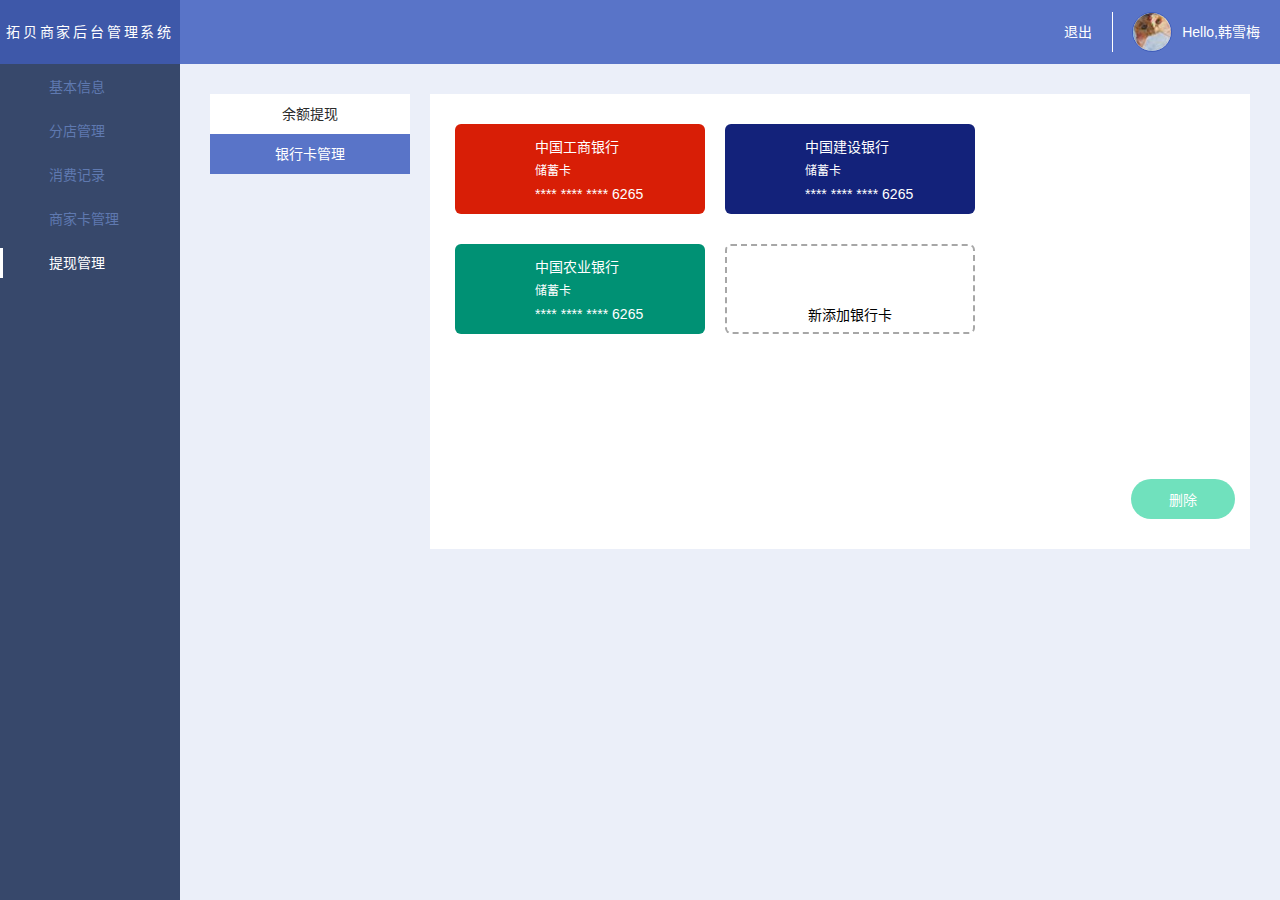
==== card-management.html @ 228d00a7 "1. 整体结构重新布局，IE兼容性更好 2. 优化一些细节" ====
<!DOCTYPE html>
<html lang="zh-cn">
    <head>
        <meta charset="UTF-8">
        <meta http-equiv="X-UA-Compatible" content="IE=Edge">
        <meta name="viewport" content="width=device-width, initial-scale=1, maximum-scale=1, user-scalable=0">
        <title>银行卡管理 | 拓贝商家后台</title>
        <meta name="keywords" content="">
        <meta name="description" content="">
        <link rel="stylesheet" href="//at.alicdn.com/t/font_531074_coetjeii8k9be29.css">
        <link rel="stylesheet" href="styles/tuobei-business-back-end.css">
    </head>
    <body>
        <header id="header" role="banner">
            <!-- 首页logo不含 <a> 标签，其他页面含有 -->
            <h1 class="logo">
                <a href="#" class="logo-link" title="回到首页">拓贝商家后台管理系统</a>
            </h1>
            <nav class="navbar">
                <ul class="custom-menu">
                    <li class="sign-out">
                        <a href="#" title="退出">退出</a>
                    </li>
                    <li class="user-menu">
                        <img src="imgs/user-img.jpg" class="user-image" alt="User Image">
                        <span class="user-nickname">Hello,韩雪梅</span>
                    </li>
                </ul>
            </nav>
        </header>
        <aside class="sidebar-menu" id="sidebarMenu">
            <ul class="sidebar-menu-list" id="sidebarMenuList" data-widget="tree">
                <li>
                    <a href="" title="基本信息">
                        <i class="iconfont icon-basic-info"></i>基本信息
                    </a>
                </li>
                <li>
                    <a href="" title="分店管理">
                        <i class="iconfont icon-subbranch"></i>分店管理
                    </a>
                </li>
                <li>
                    <a href="" title="消费记录">
                        <i class="iconfont icon-record"></i><span>消费记录</span>
                    </a>
                </li>
                <li>
                    <a href="" title="商家卡管理">
                        <i class="iconfont icon-card"></i><span>商家卡管理</span>
                    </a>
                </li>
                <li>
                    <a href="" title="提现管理" class="active">
                        <i class="iconfont icon-withdraw"></i><span>提现管理</span>
                    </a>
                </li>
            </ul>
        </aside>
        <main id="main" role="main">
            <div class="content-wrapper">
                <nav class="withdraw-nav">
                    <a href="#" class="withdraw-link" title="余额提现">余额提现</a>
                    <a href="#" class="withdraw-link active" title="银行卡管理">银行卡管理</a>
                </nav>
                <div class="withdraw-content card-management-content">
                    <ul class="card-list">
                        <!-- 建设银行 ccb，交通银行 bocom，工商银行 icbc，中国银行 boc，农业银行 abc -->
                        <li class="card-item icbc" title="选中删除">
                            <i class="iconfont icon-icbc"></i>
                            <div class="bank-name">中国工商银行</div>
                            <div class="card-type">储蓄卡</div>
                            <div class="card-number">**** **** **** <span class="card-tail-number">6265</span></div>
                        </li>
                        <li class="card-item ccb" title="选中删除">
                            <i class="iconfont icon-ccb"></i>
                            <div class="bank-name">中国建设银行</div>
                            <div class="card-type">储蓄卡</div>
                            <div class="card-number">**** **** **** <span class="card-tail-number">6265</span></div>
                        </li>
                        <li class="card-item abc" title="选中删除">
                            <i class="iconfont icon-abc"></i>
                            <div class="bank-name">中国农业银行</div>
                            <div class="card-type">储蓄卡</div>
                            <div class="card-number">**** **** **** <span class="card-tail-number">6265</span></div>
                        </li>
                        <button class="add-card-btn" title="新添加银行卡"><i class="iconfont icon-add"></i>新添加银行卡</button>
                    </ul>
                    <button class="remove-btn" type="button" title="删除这张银行卡">删除</button>
                </div>
            </div>
        </main>
        <footer id="footer" role="contentinfo">
        </footer>
        <script src="scripts/jquery.min.js"></script>
        <script src="scripts/tuobei-business-back-end.js"></script>
        <script>
            $(function () {
                $(".card-item").click(function () {
                    $(this).addClass("selected").siblings("li").removeClass("selected");
                });
            });
        </script>
    </body>
</html>
---- styles/tuobei-business-back-end.css ----
@charset "UTF-8";
/*! lixinjie 20180103 https://github.com/xinjie-just/tuobei-business-back-end.git */
body,
h1,
h2,
h3,
h4,
h5,
h6,
p,
hr,
blockquote,
pre,
textarea,
fieldset,
figure,
ul,
ol,
dl,
dd,
menu {
  margin: 0;
}

input,
textarea,
button,
select,
option,
fieldset,
legend,
ul,
ol,
menu,
th,
td {
  padding: 0;
}

hr,
progress,
input,
textarea,
button,
select,
fieldset {
  border: 0;
}

html {
  height: 100%;
  font-size: 14px;
  -webkit-text-size-adjust: 100%;
  -ms-text-size-adjust: 100%;
}

*, *:before, *:after {
  box-sizing: border-box;
}

body {
  width: 100%;
  height: 100%;
  font-size: 1rem;
  color: #505050;
  background-color: #ebeff9;
  font-family: "Microsoft Yahei", Arial, sans-serif;
  -webkit-overflow-scrolling: touch;
  /* ios5+ */
}

audio,
canvas,
progress,
video {
  display: inline-block;
}

audio:not([controls]) {
  display: none;
  height: 0;
}

progress {
  vertical-align: baseline;
}

template,
[hidden] {
  display: none;
}

/* ===链接=== */
a {
  color: #505050;
  background-color: transparent;
  -webkit-text-decoration-skip: objects;
  text-decoration: none;
}
a:focus, a:active, a:hover {
  outline-width: 0;
  text-decoration: none;
}

/*a[href]:empty::before {
  content: attr(href);
}*/
/* ===文本=== */
abbr[title] {
  border-bottom: none;
  text-decoration: underline;
}

b,
strong {
  font-weight: inherit;
}

b,
strong {
  font-weight: bolder;
}

dfn {
  font-style: italic;
}

article h1,
section h1 {
  font-size: 2em;
  margin: 0.67em 0;
}

mark {
  background-color: #ff0;
  color: #000;
}

small {
  font-size: 80%;
}

sub, sup {
  font-size: 75%;
  line-height: 0;
  position: relative;
  vertical-align: baseline;
}

sub {
  bottom: -0.25em;
}

sup {
  top: -0.5em;
}

/* ===嵌入式内容=== */
img {
  border-style: none;
}

svg:not(:root) {
  overflow: hidden;
}

/* ===分组内容=== */
code,
kbd,
pre,
samp {
  font-family: monospace, monospace;
  font-size: 14px;
}

hr {
  box-sizing: content-box;
  height: 0;
  overflow: visible;
}

/* ===表单=== */
button,
input,
select,
textarea {
  font: inherit;
  margin: 0;
}

optgroup {
  font-weight: bold;
}

button,
input {
  overflow: visible;
}

button,
select {
  text-transform: none;
}

button,
html [type="button"],
[type="reset"],
[type="submit"] {
  cursor: pointer;
  -webkit-appearance: button;
}
button:focus,
html [type="button"]:focus,
[type="reset"]:focus,
[type="submit"]:focus {
  outline: none;
}

button::-moz-focus-inner,
[type="button"]::-moz-focus-inner,
[type="reset"]::-moz-focus-inner,
[type="submit"]::-moz-focus-inner {
  border-style: none;
  padding: 0;
}

button:-moz-focusring,
[type="button"]:-moz-focusring,
[type="reset"]:-moz-focusring,
[type="submit"]:-moz-focusring {
  outline: 1px dotted ButtonText;
}

fieldset {
  border: 1px solid #c0c0c0;
  margin: 0 2px;
  padding: 0.35em 0.625em 0.75em;
}

legend {
  box-sizing: border-box;
  color: inherit;
  display: table;
  max-width: 100%;
  padding: 0;
  white-space: normal;
}

textarea {
  overflow: auto;
}

[type="checkbox"],
[type="radio"] {
  box-sizing: border-box;
  padding: 0;
}

[type="number"]::-webkit-inner-spin-button,
[type="number"]::-webkit-outer-spin-button {
  height: auto;
}

[type="search"] {
  -webkit-appearance: textfield;
  outline-offset: -2px;
}

[type="search"]::-webkit-search-cancel-button,
[type="search"]::-webkit-search-decoration {
  -webkit-appearance: none;
}

::-webkit-input-placeholder {
  color: inherit;
  opacity: 0.54;
}

::-webkit-file-upload-button {
  -webkit-appearance: button;
  font: inherit;
}

/* ===表格=== */
table {
  border-collapse: collapse;
  border-spacing: 0;
}

caption,
th {
  text-align: left;
}

/* ===列表=== */
ol,
ul {
  list-style-type: none;
}

/* ===关于浮动=== */
.clearfix:before, #header .navbar:before, .basic-info:before, .basic-info .row:before, .basic-info .business-license-file-upload .placeholder-img-list:before, .basic-info .business-picture-file-upload .placeholder-img-list:before, .basic-info .logo-file-upload .placeholder-img-list:before, .handle-list:before, .handle-list .condition-list:before, .content-wrapper .withdraw-form > div .money-wrapper:before, .content-wrapper .withdraw-form > div.handle:before, .content-wrapper .card-management-content .card-list:before {
  content: "";
  display: table;
}
.clearfix:after, #header .navbar:after, .basic-info:after, .basic-info .row:after, .basic-info .business-license-file-upload .placeholder-img-list:after, .basic-info .business-picture-file-upload .placeholder-img-list:after, .basic-info .logo-file-upload .placeholder-img-list:after, .handle-list:after, .handle-list .condition-list:after, .content-wrapper .withdraw-form > div .money-wrapper:after, .content-wrapper .withdraw-form > div.handle:after, .content-wrapper .card-management-content .card-list:after {
  content: "";
  display: table;
  clear: both;
}

/*快捷样式*/
figure {
  overflow: hidden;
}
figure a {
  display: block;
}
figure img {
  display: block;
  max-width: 100%;
  height: auto;
  margin-right: auto;
  margin-left: auto;
}

label {
  margin-bottom: 0;
  cursor: pointer;
}
label:hover {
  opacity: .8;
}

#header .custom-menu li.user-menu img, #footer, .basic-info .row > div input, .basic-info .business-license-file-upload .placeholder-img-list li span, .basic-info .business-picture-file-upload .placeholder-img-list li span, .basic-info .logo-file-upload .placeholder-img-list li span, .handle-list .condition-list > div input, .record-list table.record-list-table thead tr th, .record-list table.record-list-table tbody tr td {
  overflow: hidden;
  text-overflow: ellipsis;
  white-space: nowrap;
}

/*validate错误提示*/
label.error {
  color: #f00;
  display: block;
  margin-bottom: 5px;
}

#errorTips {
  display: block;
  color: #f00;
  visibility: hidden;
}

/*===首页===*/
#header {
  z-index: 999;
  position: fixed;
  width: 100%;
  height: 64px;
  top: 0;
}
#header .logo {
  z-index: 1000;
  position: absolute;
  top: 0;
  left: 0;
  display: block;
  width: 180px;
  height: 64px;
  line-height: 64px;
  background-color: #506bbf;
  color: #fff;
  font-size: 14px;
  font-weight: normal;
  text-align: center;
  letter-spacing: .2em;
}
#header .logo a {
  display: block;
  height: 100%;
  color: inherit;
}
#header .logo a:hover {
  background-color: #3e58a9;
}
#header .navbar {
  z-index: 1000;
  position: absolute;
  top: 0;
  right: 0;
  width: calc(100% - 180px);
  height: 64px;
  background-color: #5974c8;
}
#header .custom-menu {
  float: right;
  height: 64px;
  line-height: 64px;
  color: #fff;
}
#header .custom-menu li {
  float: left;
  position: relative;
  padding-left: 20px;
  padding-right: 20px;
}
#header .custom-menu li:not(:first-of-type)::before {
  position: absolute;
  content: "";
  width: 1px;
  height: 40px;
  left: 0;
  top: 50%;
  background-color: #fff;
  transform: translateY(-50%);
}
#header .custom-menu li.sign-out {
  padding-left: 0;
  padding-right: 0;
}
#header .custom-menu li.sign-out a {
  display: block;
  padding-right: 20px;
  padding-left: 20px;
  color: #fff;
}
#header .custom-menu li.sign-out a:hover {
  background-color: #3e5cba;
}
#header .custom-menu li.user-menu {
  font-size: 0;
}
#header .custom-menu li.user-menu span {
  font-size: 14px;
  display: inline-block;
  vertical-align: middle;
}
#header .custom-menu li.user-menu img {
  display: inline-block;
  vertical-align: middle;
  margin-right: 10px;
  width: 40px;
  height: 40px;
  line-height: 40px;
  border-radius: 50%;
  font-size: 14px;
  border: 1px solid #3e5cba;
}

#sidebarMenu {
  position: fixed;
  top: 0;
  left: 0;
  width: 180px;
  height: 100%;
  background-color: #37486b;
  color: #5f79b0;
  padding-top: 64px;
  overflow-y: auto;
}
#sidebarMenu .sidebar-menu-list {
  padding-top: 8px;
  padding-bottom: 8px;
}
#sidebarMenu .sidebar-menu-list > li:not(:last-of-type) {
  margin-bottom: 14px;
}
#sidebarMenu .sidebar-menu-list > li > a {
  display: block;
  height: 30px;
  line-height: 30px;
  color: #5f79b0;
  font-size: 14px;
  padding-left: 40px;
  border-left: 3px solid transparent;
}
#sidebarMenu .sidebar-menu-list > li > a i {
  font-size: 16px;
  margin-right: 6px;
}
#sidebarMenu .sidebar-menu-list > li > a.active, #sidebarMenu .sidebar-menu-list > li > a:hover {
  border-left-color: #fff;
  color: #fff;
}

#main {
  display: block;
  height: 100%;
  margin-left: 180px;
  padding: calc(30px + 64px) 30px calc(30px + 0px);
  background-color: #ebeff9;
}
#main .content-wrapper {
  width: 100%;
  height: 100%;
}

#footer {
  z-index: 999;
  display: block;
  width: calc(100% - 180px);
  height: 0px;
  position: fixed;
  bottom: 0;
  right: 0;
  background-color: #fff;
  line-height: 40px;
  font-size: 14px;
  color: #2b2b2b;
  padding-right: 30px;
  padding-left: 30px;
}

/*===基本信息===*/
.basic-info {
  width: 100%;
  background-color: #fff;
  padding: 32px 32px 32px 66px;
}
.basic-info .form-left {
  float: left;
  width: 70%;
  min-width: 680px;
}
.basic-info .row:not(:last-of-type) {
  margin-bottom: 20px;
}
.basic-info .row.one-line {
  height: 34px;
}
.basic-info .row > div {
  float: left;
  font-size: 0;
}
.basic-info .row > div:first-of-type:not(:last-of-type) {
  margin-right: 44px;
  width: calc(50% - 22px);
}
.basic-info .row > div:last-of-type:not(:first-of-type) {
  width: calc(50% - 22px);
}
.basic-info .row > div:first-of-type:last-of-type {
  width: 100%;
}
.basic-info .row > div.opening-time input {
  width: calc((100% - 94px - 20px) / 2);
  position: relative;
}
.basic-info .row > div.opening-time input:last-of-type {
  margin-left: 20px;
}
.basic-info .row > div.opening-time input:last-of-type::before {
  content: "";
  position: absolute;
  top: 50%;
  left: 16px;
  transform: translateY(-50%);
  width: 12px;
  height: 5px;
  background-color: #a7a7a7;
}
.basic-info .row > div label:not(.error) {
  display: inline-block;
  vertical-align: middle;
  font-size: 14px;
  width: 94px;
  height: 34px;
  line-height: 34px;
  position: relative;
  padding-right: 18px;
  text-align: right;
  color: #505050;
}
.basic-info .row > div label:not(.error).required:after {
  content: "*";
  position: absolute;
  top: 50%;
  right: 8px;
  font-size: 14px;
  color: #f00;
  transform: translateY(calc(-50% + 2px));
}
.basic-info .row > div label.error {
  display: block;
  font-size: 12px;
  height: 24px;
  line-height: 24px;
  margin-left: 94px;
}
.basic-info .row > div input {
  display: inline-block;
  vertical-align: middle;
  width: calc(100% - 94px);
  height: 34px;
  line-height: 32px;
  border: 1px solid #bfbfbf;
  font-size: 14px;
  color: #a7a7a7;
  padding-right: 20px;
  padding-left: 20px;
  border-radius: 2px;
}
.basic-info .row > div.business-intro textarea {
  display: inline-block;
  vertical-align: middle;
  min-width: 430px;
  width: 430px;
  max-width: calc(100% - 94px);
  min-height: 100px;
  height: 150px;
  max-height: 150px;
  line-height: 22px;
  border: 1px solid #bfbfbf;
  font-size: 14px;
  color: #a7a7a7;
  padding: 6px 20px;
  border-radius: 2px;
}
.basic-info .row > div.cancel-confirm {
  margin-left: 94px;
  margin-top: 50px;
  font-size: 0;
}
.basic-info .row > div.cancel-confirm button {
  display: inline-block;
  vertical-align: middle;
  font-size: 14px;
  color: #fff;
  min-width: 100px;
  height: 40px;
  line-height: 40px;
  padding-right: 32px;
  padding-left: 32px;
  text-align: center;
  border-radius: 40px;
}
.basic-info .row > div.cancel-confirm button:not(:last-of-type) {
  margin-right: 40px;
}
.basic-info .row > div.cancel-confirm .cancel {
  background-color: #eaeff9;
}
.basic-info .row > div.cancel-confirm .confirm {
  background-color: #70e1bd;
}
.basic-info .logo-img {
  float: right;
  width: 120px;
}
.basic-info .business-license-file-upload {
  z-index: 99;
  display: inline-block;
  vertical-align: middle;
  width: calc(100% - 94px);
  position: relative;
  height: 210px;
}
.basic-info .business-license-file-upload .tips {
  position: absolute;
  bottom: 0;
  left: 180px;
  font-size: 12px;
  height: 24px;
  line-height: 24px;
  color: #a7a7a7;
}
.basic-info .business-license-file-upload .placeholder-img-list {
  z-index: 99;
  position: absolute;
  top: 0;
  left: 0;
}
.basic-info .business-license-file-upload .placeholder-img-list li {
  float: left;
  width: 100px;
  height: 100px;
  background-color: #eaeff9;
  padding: 26px 10px 0;
  overflow: hidden;
  text-align: center;
  border-radius: 2px;
  margin: 9px;
}
.basic-info .business-license-file-upload .placeholder-img-list li i {
  display: block;
  margin-right: auto;
  margin-left: auto;
  font-size: 32px;
  color: #fff;
}
.basic-info .business-license-file-upload .placeholder-img-list li span {
  font-size: 12px;
  color: #fff;
}
.basic-info .business-picture-file-upload {
  z-index: 99;
  display: inline-block;
  vertical-align: middle;
  width: calc(100% - 94px);
  position: relative;
  height: 210px;
}
.basic-info .business-picture-file-upload .tips {
  position: absolute;
  bottom: 0;
  left: 180px;
  font-size: 12px;
  height: 24px;
  line-height: 24px;
  color: #a7a7a7;
}
.basic-info .business-picture-file-upload .placeholder-img-list {
  z-index: 99;
  position: absolute;
  top: 0;
  left: 0;
}
.basic-info .business-picture-file-upload .placeholder-img-list li {
  float: left;
  width: 100px;
  height: 100px;
  background-color: #eaeff9;
  padding: 26px 10px 0;
  overflow: hidden;
  text-align: center;
  border-radius: 2px;
  margin: 9px;
}
.basic-info .business-picture-file-upload .placeholder-img-list li i {
  display: block;
  margin-right: auto;
  margin-left: auto;
  font-size: 32px;
  color: #fff;
}
.basic-info .business-picture-file-upload .placeholder-img-list li span {
  font-size: 12px;
  color: #fff;
}
.basic-info .logo-file-upload {
  z-index: 99;
  width: 120px;
  position: relative;
  height: 210px;
}
.basic-info .logo-file-upload .tips {
  position: absolute;
  bottom: 0;
  left: 180px;
  font-size: 12px;
  height: 24px;
  line-height: 24px;
  color: #a7a7a7;
}
.basic-info .logo-file-upload .placeholder-img-list {
  z-index: 99;
  position: absolute;
  top: 0;
  left: 0;
}
.basic-info .logo-file-upload .placeholder-img-list li {
  float: left;
  width: 100px;
  height: 100px;
  background-color: #eaeff9;
  padding: 26px 10px 0;
  overflow: hidden;
  text-align: center;
  border-radius: 2px;
  margin: 9px;
}
.basic-info .logo-file-upload .placeholder-img-list li span {
  font-size: 16px;
  color: #fff;
}

/*===消费记录===*/
.handle-list {
  padding: 17px 10px;
  background-color: #fff;
}
.handle-list .condition-list {
  float: left;
}
.handle-list .condition-list > div {
  float: left;
  margin-top: 5px;
  margin-bottom: 5px;
}
.handle-list .condition-list > div:not(:last-of-type) {
  margin-right: 10px;
  font-size: 0;
}
.handle-list .condition-list > div label {
  display: inline-block;
  vertical-align: middle;
  margin-right: 10px;
  font-size: 14px;
  color: #505050;
}
.handle-list .condition-list > div input {
  display: inline-block;
  vertical-align: middle;
  font-size: 12px;
  color: #2b2b2b;
  border: 1px solid #bfbfbf;
  height: 30px;
  line-height: 28px;
  padding-right: 1em;
  padding-left: 1em;
}
.handle-list .condition-list > div input:focus {
  border-color: black;
  outline: none;
}
@media (max-width: 1380px) {
  .handle-list .condition-list {
    width: calc(100% - 140px);
  }
}
.handle-list .handle-method {
  float: right;
  margin-top: 5px;
  margin-bottom: 5px;
}
.handle-list .handle-method button {
  display: inline-block;
  vertical-align: middle;
  padding-right: 16px;
  padding-left: 16px;
  height: 30px;
  line-height: 30px;
  text-align: center;
  border-radius: 2px;
  color: #fff;
  font-size: 12px;
}
.handle-list .handle-method button:not(:last-of-type) {
  margin-right: 10px;
}
.handle-list .handle-method button.filter {
  background-color: #5974c8;
}
.handle-list .handle-method button.filter:hover {
  background-color: #3e5cba;
}
.handle-list .handle-method button.filter:focus {
  background-color: #3651a3;
}
.handle-list .handle-method button.export {
  background-color: #70e1bd;
}
.handle-list .handle-method button.export:hover {
  background-color: #4edaad;
}
.handle-list .handle-method button.export:focus {
  background-color: #35d5a2;
}

.record-list {
  background-color: #fff;
  margin-top: 20px;
  padding-bottom: 20px;
}
.record-list table.record-list-table {
  width: 100%;
  table-layout: fixed;
}
.record-list table.record-list-table thead tr {
  height: 40px;
  line-height: 40px;
  background-color: #5974c8;
}
.record-list table.record-list-table thead tr th {
  padding-right: 1em;
  padding-left: 1em;
  font-size: 14px;
  color: #fff;
}
.record-list table.record-list-table tbody tr {
  height: 40px;
  line-height: 39px;
  border-bottom: 1px solid #f5f5f5;
}
.record-list table.record-list-table tbody tr td {
  padding-right: 1em;
  padding-left: 1em;
  font-size: 12px;
  color: #2b2b2b;
}
.record-list table.record-list-table tbody tr td.order-status {
  padding-left: calc(1em + 18px);
  position: relative;
}
.record-list table.record-list-table tbody tr td.order-status::before {
  content: "";
  position: absolute;
  left: 1em;
  top: 50%;
  width: 8px;
  height: 8px;
  border-radius: 50%;
  transform: translateY(-50%);
}
.record-list table.record-list-table tbody tr td.paid::before {
  background-color: #00ff42;
}
.record-list table.record-list-table tbody tr td.not-paid::before {
  background-color: #f00;
}
.record-list table.record-list-table tbody tr td.abolish::before {
  background-color: #7d7d7d;
}
.record-list table.record-list-table tbody tr td.unknown::before {
  background-color: #fefe00;
}
.record-list table.record-list-table .order-number {
  min-width: 120px;
  width: 13%;
}
.record-list table.record-list-table .product-name {
  min-width: 60%;
  width: 22%;
}
.record-list table.record-list-table .user-phone {
  min-width: 140px;
  width: 13%;
}
.record-list table.record-list-table .payment-method {
  min-width: 40%;
  width: 13%;
}
.record-list table.record-list-table .payment-amount {
  min-width: 120px;
  width: 13%;
}
.record-list table.record-list-table .order-time {
  min-width: 160px;
  width: 13%;
}
.record-list table.record-list-table .order-status {
  min-width: 140px;
  width: 13%;
}

/*分页*/
.pagination-wrapper {
  text-align: right;
  margin-top: 15px;
  padding-right: 1em;
}

.pagination {
  display: inline-block;
  padding-left: 0;
  border-radius: 4px;
}
.pagination > li {
  display: inline;
}
.pagination > li > a,
.pagination > li > span {
  position: relative;
  float: left;
  padding: 6px 12px;
  margin-left: -1px;
  line-height: 1.42857143;
  text-decoration: none;
  color: #505050;
  border: 1px solid #d4d4d4;
  background-color: #fff;
}
.pagination > li > a:hover, .pagination > li > a:focus,
.pagination > li > span:hover,
.pagination > li > span:focus {
  z-index: 2;
  color: #fff;
  border-color: #5974c8;
  background-color: #5974c8;
}
.pagination > li:first-child > a,
.pagination > li:first-child > span {
  margin-left: 0;
  border-top-left-radius: 4px;
  border-bottom-left-radius: 4px;
}
.pagination > li:last-child > a,
.pagination > li:last-child > span {
  border-top-right-radius: 4px;
  border-bottom-right-radius: 4px;
}
.pagination > .active > a,
.pagination > .active > span {
  background-color: #5974c8;
  border-color: #5974c8;
  color: #fff;
}
.pagination > .active > a:hover, .pagination > .active > a:focus,
.pagination > .active > span:hover,
.pagination > .active > span:focus {
  z-index: 3;
  cursor: default;
  color: #fff;
  border-color: #5974c8;
  background-color: #5974c8;
}
.pagination > .disabled > a:hover, .pagination > .disabled > a:focus,
.pagination > .disabled > span:hover,
.pagination > .disabled > span:focus {
  color: #777;
  cursor: not-allowed;
  background-color: #fff;
  border-color: #ddd;
}

/*===提现管理===*/
/*余额提现*/
.content-wrapper .withdraw-nav {
  width: 200px;
  float: left;
  background-color: #fff;
}
.content-wrapper .withdraw-nav a {
  display: block;
  width: 100%;
  height: 40px;
  line-height: 40px;
  text-align: center;
  color: #2b2b2b;
  font-size: 14px;
}
.content-wrapper .withdraw-nav a.active, .content-wrapper .withdraw-nav a:hover {
  background-color: #5974c8;
  color: #fff;
}
.content-wrapper .withdraw-content {
  width: calc(100% - 200px - 20px);
  float: right;
  background-color: #fff;
  padding: 15px 15px 120px;
}
.content-wrapper .withdraw-content .my-count {
  font-size: 14px;
  color: #2b2b2b;
  margin: 60px auto 0;
  text-align: center;
  line-height: 1.8em;
}
.content-wrapper .withdraw-content .value {
  margin: 30px auto 0;
  font-size: 30px;
  color: #2b2b2b;
  text-align: center;
  text-transform: uppercase;
  font-weight: bold;
}
.content-wrapper .withdraw-content .value span {
  font-size: 50px;
  margin-left: 4px;
}
.content-wrapper .withdraw-content .withdraw {
  text-align: center;
  margin: 70px auto 0;
}
.content-wrapper .withdraw-content .withdraw a {
  display: inline-block;
  padding: 10px 38px;
  border-radius: 40px;
  font-size: 14px;
  color: #fff;
  background-color: #70e1bd;
}
.content-wrapper .withdraw-content .withdraw a:hover {
  background-color: #4edaad;
}
.content-wrapper .withdraw-content .withdraw a:focus {
  background-color: #35d5a2;
}
.content-wrapper .withdraw-form {
  width: calc(100% - 200px - 20px);
  float: right;
  background-color: #fff;
  padding: 24px 80px 80px;
}
.content-wrapper .withdraw-form > div {
  color: #2b2b2b;
  font-size: 12px;
}
.content-wrapper .withdraw-form > div:not(:last-of-type) {
  margin-bottom: 10px;
}
.content-wrapper .withdraw-form > div label {
  display: block;
  height: 36px;
  line-height: 36px;
  font-size: 14px;
  color: #2b2b2b;
}
.content-wrapper .withdraw-form > div.card-select select {
  min-width: 240px;
  height: 36px;
  line-height: 36px;
  padding-left: 20px;
  padding-right: 10px;
  border: 1px solid #bfbfbf;
  color: #a7a7a7;
  font-size: 14px;
  cursor: pointer;
}
.content-wrapper .withdraw-form > div.card-select select:focus {
  outline: none;
}
.content-wrapper .withdraw-form > div.card-select select option {
  height: 30px;
  line-height: 30px;
  padding-right: 20px;
  padding-left: 20px;
  color: #2b2b2b;
  font-size: 14px;
  cursor: pointer;
}
.content-wrapper .withdraw-form > div .money-wrapper {
  min-width: 340px;
  width: 42%;
  height: 60px;
  line-height: 58px;
  border: 1px solid #bfbfbf;
}
.content-wrapper .withdraw-form > div .money-wrapper .currency {
  float: left;
  display: block;
  width: 58px;
  height: 58px;
  line-height: 58px;
  text-align: center;
  font-size: 30px;
  font-weight: bold;
  color: #2b2b2b;
}
.content-wrapper .withdraw-form > div .money-wrapper .my-money {
  float: left;
  display: block;
  width: calc(100% - 60px - 96px);
  font-size: 16px;
  font-weight: 500;
  color: #2b2b2b;
}
.content-wrapper .withdraw-form > div .money-wrapper .my-money:focus {
  border: none;
  outline: none;
}
.content-wrapper .withdraw-form > div .money-wrapper .all-money {
  display: block;
  float: right;
  width: 96px;
  height: 58px;
  line-height: 58px;
  text-align: center;
  background-color: transparent;
  color: #70e1bd;
  font-size: 14px;
  cursor: pointer;
}
.content-wrapper .withdraw-form > div .money-wrapper .all-money:hover {
  background-color: #efefef;
}
.content-wrapper .withdraw-form > div .money-wrapper .all-money:focus {
  background-color: #eaeaea;
}
.content-wrapper .withdraw-form > div.tips {
  line-height: 1.6;
}
.content-wrapper .withdraw-form > div.tips span {
  color: #ff1616;
}
.content-wrapper .withdraw-form > div.handle {
  margin-top: 40px;
}
.content-wrapper .withdraw-form > div.handle button {
  float: left;
  display: block;
  padding: 10px 38px;
  border-radius: 40px;
  font-size: 14px;
  color: #fff;
}
.content-wrapper .withdraw-form > div.handle button:not(:last-of-type) {
  margin-right: 40px;
}
.content-wrapper .withdraw-form > div.handle button.cancel {
  background-color: #eaeff9;
}
.content-wrapper .withdraw-form > div.handle button.cancel:hover {
  background-color: #cad7f0;
}
.content-wrapper .withdraw-form > div.handle button.cancel:focus {
  background-color: #b2c5e9;
}
.content-wrapper .withdraw-form > div.handle button.confirm {
  background-color: #70e1bd;
}
.content-wrapper .withdraw-form > div.handle button.confirm:hover {
  background-color: #4edaad;
}
.content-wrapper .withdraw-form > div.handle button.confirm:focus {
  background-color: #35d5a2;
}
.content-wrapper .card-management-content {
  position: relative;
  padding-bottom: 200px;
}
.content-wrapper .card-management-content .card-list li {
  z-index: 9;
  position: relative;
  float: left;
  width: 250px;
  height: 90px;
  border-radius: 6px;
  margin: 15px 10px;
  padding-top: 10px;
  padding-left: 80px;
  color: #fff;
  cursor: pointer;
}
.content-wrapper .card-management-content .card-list li.selected::before, .content-wrapper .card-management-content .card-list li.active::before {
  z-index: 10;
  content: "";
  position: absolute;
  top: 0;
  left: 0;
  width: 100%;
  height: 100%;
  border-radius: 6px;
  background: rgba(0, 0, 0, 0.5) url("../imgs/selected.png") no-repeat center/30px;
}
.content-wrapper .card-management-content .card-list li:nth-of-type(3n + 1) {
  background-color: #d81e06;
}
.content-wrapper .card-management-content .card-list li:nth-of-type(3n + 1):hover {
  background-color: #b01805;
}
.content-wrapper .card-management-content .card-list li:nth-of-type(3n + 1):focus {
  background-color: #931404;
}
.content-wrapper .card-management-content .card-list li:nth-of-type(3n + 2) {
  background-color: #13227a;
}
.content-wrapper .card-management-content .card-list li:nth-of-type(3n + 2):hover {
  background-color: #0e1857;
}
.content-wrapper .card-management-content .card-list li:nth-of-type(3n + 2):focus {
  background-color: #09113c;
}
.content-wrapper .card-management-content .card-list li:nth-of-type(3n + 3) {
  background-color: #009174;
}
.content-wrapper .card-management-content .card-list li:nth-of-type(3n + 3):hover {
  background-color: #006853;
}
.content-wrapper .card-management-content .card-list li:nth-of-type(3n + 3):focus {
  background-color: #004a3b;
}
.content-wrapper .card-management-content .card-list li .bank-name {
  font-size: 14px;
  line-height: 26px;
}
.content-wrapper .card-management-content .card-list li .card-type {
  font-size: 12px;
  line-height: 22px;
}
.content-wrapper .card-management-content .card-list li .card-number {
  font-size: 14px;
  line-height: 24px;
}
.content-wrapper .card-management-content .card-list li i {
  position: absolute;
  top: 50%;
  left: 20px;
  font-size: 40px;
  transform: translateY(-50%);
  color: #fff;
}
.content-wrapper .card-management-content .card-list .add-card-btn {
  position: relative;
  display: block;
  float: left;
  height: 90px;
  width: 250px;
  border: 2px dashed #a7a7a7;
  padding-top: 50px;
  text-align: center;
  border-radius: 6px;
  margin: 15px 10px;
  background-color: transparent;
}
.content-wrapper .card-management-content .card-list .add-card-btn:hover {
  background-color: #ebebeb;
}
.content-wrapper .card-management-content .card-list .add-card-btn:focus {
  background-color: #dbdbdb;
}
.content-wrapper .card-management-content .card-list .add-card-btn i {
  position: absolute;
  top: 14px;
  left: 50%;
  transform: translateX(-50%);
  font-size: 34px;
  font-weight: 500;
  color: #eaeff9;
}
.content-wrapper .card-management-content .remove-btn {
  position: absolute;
  bottom: 30px;
  right: 15px;
  display: block;
  padding: 10px 38px;
  border-radius: 40px;
  font-size: 14px;
  color: #fff;
  background-color: #70e1bd;
}
.content-wrapper .card-management-content .remove-btn:hover {
  background-color: #4edaad;
}
.content-wrapper .card-management-content .remove-btn:focus {
  background-color: #35d5a2;
}

/*# sourceMappingURL=tuobei-business-back-end.css.map */
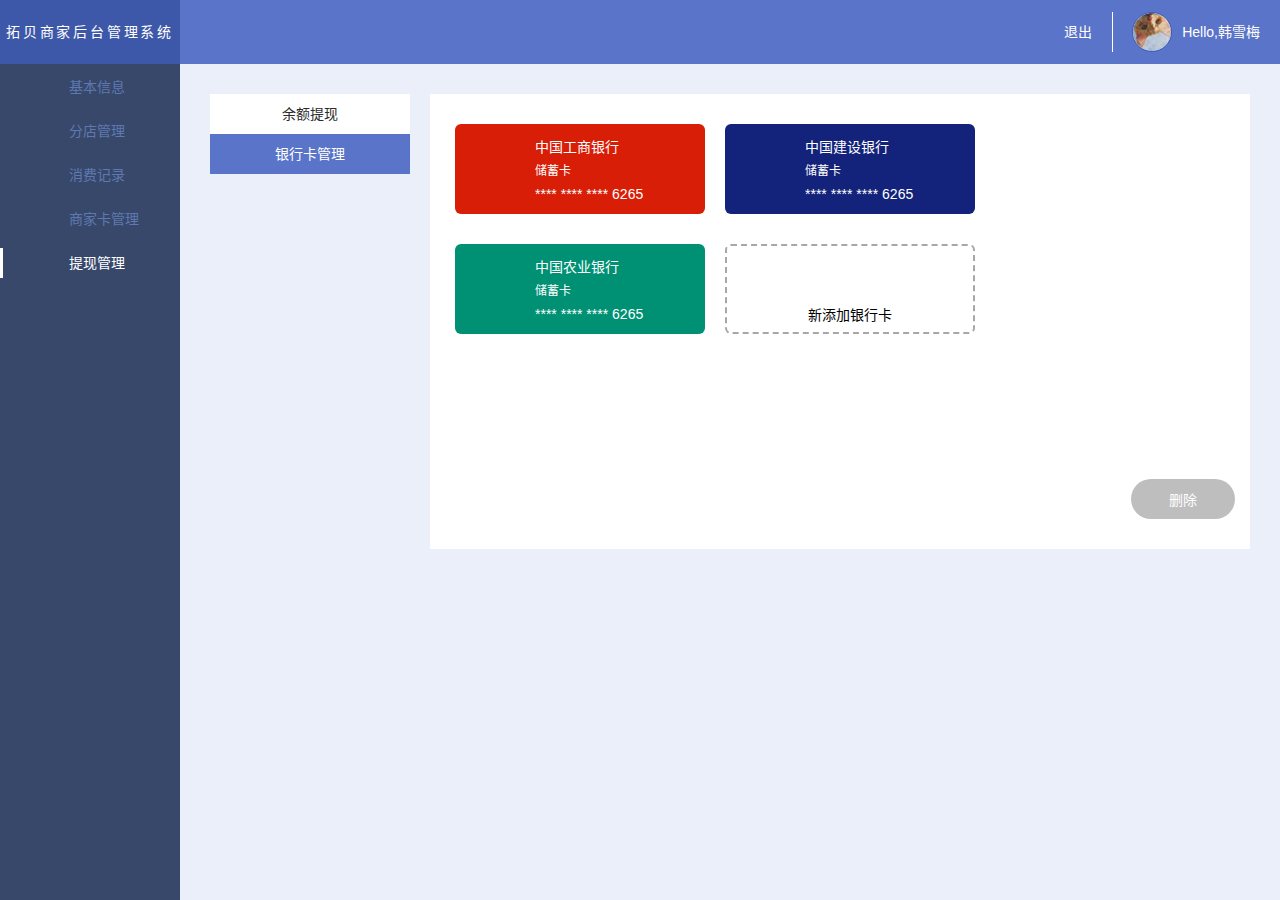
==== commit 580605c0: "将银行卡输入改为选择" ====
--- a/card-management.html
+++ b/card-management.html
@@ -7,7 +7,7 @@
         <title>银行卡管理 | 拓贝商家后台</title>
         <meta name="keywords" content="">
         <meta name="description" content="">
-        <link rel="stylesheet" href="//at.alicdn.com/t/font_531074_coetjeii8k9be29.css">
+        <link rel="stylesheet" href="styles/file-upload.css">
         <link rel="stylesheet" href="styles/tuobei-business-back-end.css">
     </head>
     <body>
@@ -32,27 +32,42 @@
             <ul class="sidebar-menu-list" id="sidebarMenuList" data-widget="tree">
                 <li>
                     <a href="" title="基本信息">
-                        <i class="iconfont icon-basic-info"></i>基本信息
+                        <svg class="icon" aria-hidden="true">
+                            <use xlink:href="#icon-basic-info"></use>
+                        </svg>
+                        <span>基本信息</span>
                     </a>
                 </li>
                 <li>
                     <a href="" title="分店管理">
-                        <i class="iconfont icon-subbranch"></i>分店管理
+                        <svg class="icon" aria-hidden="true">
+                            <use xlink:href="#icon-subbranch"></use>
+                        </svg>
+                        <span>分店管理</span>
                     </a>
                 </li>
                 <li>
                     <a href="" title="消费记录">
-                        <i class="iconfont icon-record"></i><span>消费记录</span>
+                        <svg class="icon" aria-hidden="true">
+                            <use xlink:href="#icon-record"></use>
+                        </svg>
+                        <span>消费记录</span>
                     </a>
                 </li>
                 <li>
                     <a href="" title="商家卡管理">
-                        <i class="iconfont icon-card"></i><span>商家卡管理</span>
+                        <svg class="icon" aria-hidden="true">
+                            <use xlink:href="#icon-card"></use>
+                        </svg>
+                        <span>商家卡管理</span>
                     </a>
                 </li>
                 <li>
                     <a href="" title="提现管理" class="active">
-                        <i class="iconfont icon-withdraw"></i><span>提现管理</span>
+                        <svg class="icon" aria-hidden="true">
+                            <use xlink:href="#icon-withdraw"></use>
+                        </svg>
+                        <span>提现管理</span>
                     </a>
                 </li>
             </ul>
@@ -64,40 +79,127 @@
                     <a href="#" class="withdraw-link active" title="银行卡管理">银行卡管理</a>
                 </nav>
                 <div class="withdraw-content card-management-content">
-                    <ul class="card-list">
+                    <ul class="card-list" id="cardList">
                         <!-- 建设银行 ccb，交通银行 bocom，工商银行 icbc，中国银行 boc，农业银行 abc -->
                         <li class="card-item icbc" title="选中删除">
-                            <i class="iconfont icon-icbc"></i>
+                            <svg class="icon" aria-hidden="true">
+                                <use xlink:href="#icon-icbc"></use>
+                            </svg>
                             <div class="bank-name">中国工商银行</div>
                             <div class="card-type">储蓄卡</div>
                             <div class="card-number">**** **** **** <span class="card-tail-number">6265</span></div>
                         </li>
                         <li class="card-item ccb" title="选中删除">
-                            <i class="iconfont icon-ccb"></i>
+                            <svg class="icon" aria-hidden="true">
+                                <use xlink:href="#icon-ccb"></use>
+                            </svg>
                             <div class="bank-name">中国建设银行</div>
                             <div class="card-type">储蓄卡</div>
                             <div class="card-number">**** **** **** <span class="card-tail-number">6265</span></div>
                         </li>
                         <li class="card-item abc" title="选中删除">
-                            <i class="iconfont icon-abc"></i>
+                            <svg class="icon" aria-hidden="true">
+                                <use xlink:href="#icon-abc"></use>
+                            </svg>
                             <div class="bank-name">中国农业银行</div>
                             <div class="card-type">储蓄卡</div>
                             <div class="card-number">**** **** **** <span class="card-tail-number">6265</span></div>
                         </li>
-                        <button class="add-card-btn" title="新添加银行卡"><i class="iconfont icon-add"></i>新添加银行卡</button>
+                        <button type="button" id="addCardBtn" class="add-card-btn" title="新添加银行卡">
+                            <svg class="icon" aria-hidden="true">
+                                <use xlink:href="#icon-add"></use>
+                            </svg>
+                            新添加银行卡
+                        </button>
                     </ul>
-                    <button class="remove-btn" type="button" title="删除这张银行卡">删除</button>
+                    <button class="remove-btn default" id="removeBtn" type="button" title="不可用(请选中银行卡)">删除</button>
+                    <div class="remove-card-wrapper default" id="removeCardWrapper">
+                        <div class="tips">确认删除</div>
+                        <div class="remove-card-handle">
+                            <button type="button" title="取消" id="cancelRemove" class="cancel-remove">取消</button>
+                            <button type="button" title="确认删除" id="confirmRemove" class="confirm-remove">确定</button>
+                        </div>
+                    </div>
+                    <form action="" method="" id="addCardWrapper" class="add-card-wrapper default">
+                        <div class="card-holder">
+                            <label for="cardHolder" class="required">持卡人</label>
+                            <input type="text" id="cardHolder" name="cardHolder" placeholder="请输入持卡人姓名">
+                        </div>
+                        <div class="card-number">
+                            <label for="cardNumber" class="required">银行卡号</label>
+                            <!--<input type="text" id="cardNumber" name="cardNumber" placeholder="请输入银行卡号">-->
+                            <select name="cardNumber" id="cardNumber">
+                                <option value="0">6217 9031 0001 4650 6222</option>
+                                <option value="1">6217 9031 0001 4650 6222</option>
+                                <option value="2">6217 9031 0001 4650 6222</option>
+                                <option value="3">6217 9031 0001 4650 6222</option>
+                            </select>
+                        </div>
+                        <div class="card-holder-phone">
+                            <label for="cardHolderPhone" class="required">手机号码</label>
+                            <input type="text" id="cardHolderPhone" name="cardHolderPhone" placeholder="请输入银行预留手机号码">
+                        </div>
+                        <div class="verification-code">
+                            <label for="verificationCode" class="required">验证码</label>
+                            <input type="text" id="verificationCode" name="verificationCode" placeholder="请输入验证码">
+                            <button type="button" title="获取验证码" id="getVerificationCode" class="get-verification-code-btn">获取验证码</button>
+                        </div>
+                        <div class="add-card-handle">
+                            <button type="button" title="取消" id="addCardCancel" class="cancel">取消</button>
+                            <button type="button" title="确认删除" id="addCardConfirm" class="confirm">确定</button>
+                        </div>
+                    </form>
                 </div>
             </div>
         </main>
         <footer id="footer" role="contentinfo">
         </footer>
+        <script src="//at.alicdn.com/t/font_549063_cphlwrd7bas2lnmi.js"></script>
         <script src="scripts/jquery.min.js"></script>
         <script src="scripts/tuobei-business-back-end.js"></script>
         <script>
             $(function () {
+                // 选中银行卡
                 $(".card-item").click(function () {
-                    $(this).addClass("selected").siblings("li").removeClass("selected");
+                    if (!($(this).hasClass("selected"))) {
+                        // 获取被选中元素的索引
+                        var i = $(this).index();
+                        $(this).addClass("selected").attr("title", "取消选中");
+                        $(this).siblings("li").removeClass("selected").attr("title", "选中删除");
+                        // 选中银行卡后，删除按钮可用
+                        $(".remove-btn").removeClass("default").addClass("active").attr("title","删除这张银行卡");
+
+                        // 删除银行卡确认
+                        $("#removeBtn").click(function () {
+                            $("#removeCardWrapper").show();
+                            // 确认删除银行卡
+                            $("#confirmRemove").click(function () {
+                                $(".card-item").eq(i).detach();
+                                $("#removeCardWrapper").hide();
+                                $(".remove-btn").addClass("default").removeClass("active").attr("title","不可用(请选中银行卡)");
+                            });
+                            // 取消删除银行卡
+                            $("#cancelRemove").click(function () {
+                                $("#removeCardWrapper").hide();
+                            });
+                        });
+                    } else {
+                        $(this).removeClass("selected").attr("title", "选中删除");
+                        $(this).attr("title", "取消选中");
+                        // 选中银行卡前，删除按钮不可用
+                        $(".remove-btn").addClass("default").removeClass("active").attr("title","不可用(请选中银行卡)");
+                    }
+                });
+
+                // 添加银行卡
+                $("#addCardBtn").click(function () {
+                    $("#addCardWrapper").show();
+                });
+                $("#addCardConfirm").click(function () {
+                    $("#addCardWrapper").hide();
+                });
+                $("#addCardCancel").click(function () {
+                    $("#addCardWrapper").hide();
                 });
             });
         </script>
--- a/styles/tuobei-business-back-end.css
+++ b/styles/tuobei-business-back-end.css
@@ -102,7 +102,7 @@
   text-decoration: none;
 }
 
-/*a[href]:empty::before {
+/*a[href]:empty:::after{
   content: attr(href);
 }*/
 /* ===文本=== */
@@ -208,6 +208,7 @@
 [type="submit"] {
   cursor: pointer;
   -webkit-appearance: button;
+  background-color: transparent;
 }
 button:focus,
 html [type="button"]:focus,
@@ -299,11 +300,11 @@
 }
 
 /* ===关于浮动=== */
-.clearfix:before, #header .navbar:before, .basic-info:before, .basic-info .row:before, .basic-info .business-license-file-upload .placeholder-img-list:before, .basic-info .business-picture-file-upload .placeholder-img-list:before, .basic-info .logo-file-upload .placeholder-img-list:before, .handle-list:before, .handle-list .condition-list:before, .content-wrapper .withdraw-form > div .money-wrapper:before, .content-wrapper .withdraw-form > div.handle:before, .content-wrapper .card-management-content .card-list:before {
+.clearfix::after, #header .navbar::after, .basic-info::after, .basic-info .row::after, .basic-info .business-license-file-upload .placeholder-img-list::after, .basic-info .business-picture-file-upload .placeholder-img-list::after, .basic-info .logo-file-upload .placeholder-img-list::after, .handle-list::after, .handle-list .condition-list::after, .content-wrapper .withdraw-form > div .money-wrapper::after, .content-wrapper .withdraw-form > div.handle::after, .content-wrapper .card-management-content .card-list::after, .content-wrapper .subbranch-info::after, .content-wrapper .subbranch-info .form-left > div .subbranch-picture-file-upload .placeholder-img-list::after, .content-wrapper .subbranch-info .form-left > div .logo-file-upload .placeholder-img-list::after {
   content: "";
   display: table;
 }
-.clearfix:after, #header .navbar:after, .basic-info:after, .basic-info .row:after, .basic-info .business-license-file-upload .placeholder-img-list:after, .basic-info .business-picture-file-upload .placeholder-img-list:after, .basic-info .logo-file-upload .placeholder-img-list:after, .handle-list:after, .handle-list .condition-list:after, .content-wrapper .withdraw-form > div .money-wrapper:after, .content-wrapper .withdraw-form > div.handle:after, .content-wrapper .card-management-content .card-list:after {
+.clearfix:after, #header .navbar:after, .basic-info:after, .basic-info .row:after, .basic-info .business-license-file-upload .placeholder-img-list:after, .basic-info .business-picture-file-upload .placeholder-img-list:after, .basic-info .logo-file-upload .placeholder-img-list:after, .handle-list:after, .handle-list .condition-list:after, .content-wrapper .withdraw-form > div .money-wrapper:after, .content-wrapper .withdraw-form > div.handle:after, .content-wrapper .card-management-content .card-list:after, .content-wrapper .subbranch-info:after, .content-wrapper .subbranch-info .form-left > div .subbranch-picture-file-upload .placeholder-img-list:after, .content-wrapper .subbranch-info .form-left > div .logo-file-upload .placeholder-img-list:after {
   content: "";
   display: table;
   clear: both;
@@ -332,7 +333,9 @@
   opacity: .8;
 }
 
-#header .custom-menu li.user-menu img, #footer, .basic-info .row > div input, .basic-info .business-license-file-upload .placeholder-img-list li span, .basic-info .business-picture-file-upload .placeholder-img-list li span, .basic-info .logo-file-upload .placeholder-img-list li span, .handle-list .condition-list > div input, .record-list table.record-list-table thead tr th, .record-list table.record-list-table tbody tr td {
+#header .custom-menu li.user-menu img, #footer, .basic-info .row > div input, .basic-info .business-license-file-upload .placeholder-img-list li span, .basic-info .business-picture-file-upload .placeholder-img-list li span, .basic-info .logo-file-upload .placeholder-img-list li span, .handle-list .condition-list > div input, .record-list table.record-list-table thead tr th, .record-list table.record-list-table tbody tr td, .content-wrapper .card-management-content .add-card-wrapper > div input, .content-wrapper .card-management-content .add-card-wrapper > div select, .content-wrapper .subbranch-info .form-left > div input, .content-wrapper .subbranch-info .form-left > div .subbranch-picture-file-upload .placeholder-img-list li span, .content-wrapper .subbranch-info .form-left > div .logo-file-upload .placeholder-img-list li span, .content-wrapper .membership-card-form > div input, .content-wrapper .membership-card-info .membership-card-item .name, .content-wrapper .membership-card-info .membership-card-item .type,
+.content-wrapper .membership-card-info .membership-card-item .allotted-time,
+.content-wrapper .membership-card-info .membership-card-item .price, .content-wrapper .membership-card-info .membership-card-item .category {
   overflow: hidden;
   text-overflow: ellipsis;
   white-space: nowrap;
@@ -349,6 +352,15 @@
   display: block;
   color: #f00;
   visibility: hidden;
+}
+
+/*===矢量字体图标===*/
+.icon {
+  width: 1em;
+  height: 1em;
+  vertical-align: -0.15em;
+  fill: currentColor;
+  overflow: hidden;
 }
 
 /*===首页===*/
@@ -474,7 +486,7 @@
   padding-left: 40px;
   border-left: 3px solid transparent;
 }
-#sidebarMenu .sidebar-menu-list > li > a i {
+#sidebarMenu .sidebar-menu-list > li > a .icon {
   font-size: 16px;
   margin-right: 6px;
 }
@@ -559,6 +571,10 @@
   height: 5px;
   background-color: #a7a7a7;
 }
+.basic-info .row > div.opening-time input:focus {
+  border-color: black;
+  outline: none;
+}
 .basic-info .row > div label:not(.error) {
   display: inline-block;
   vertical-align: middle;
@@ -571,14 +587,12 @@
   text-align: right;
   color: #505050;
 }
-.basic-info .row > div label:not(.error).required:after {
+.basic-info .row > div label:not(.error).required::after {
   content: "*";
   position: absolute;
-  top: 50%;
   right: 8px;
   font-size: 14px;
   color: #f00;
-  transform: translateY(calc(-50% + 2px));
 }
 .basic-info .row > div label.error {
   display: block;
@@ -599,6 +613,10 @@
   padding-right: 20px;
   padding-left: 20px;
   border-radius: 2px;
+}
+.basic-info .row > div input:focus {
+  border-color: black;
+  outline: none;
 }
 .basic-info .row > div.business-intro textarea {
   display: inline-block;
@@ -616,6 +634,10 @@
   padding: 6px 20px;
   border-radius: 2px;
 }
+.basic-info .row > div.business-intro textarea:focus {
+  border-color: black;
+  outline: none;
+}
 .basic-info .row > div.cancel-confirm {
   margin-left: 94px;
   margin-top: 50px;
@@ -681,7 +703,7 @@
   border-radius: 2px;
   margin: 9px;
 }
-.basic-info .business-license-file-upload .placeholder-img-list li i {
+.basic-info .business-license-file-upload .placeholder-img-list li .icon {
   display: block;
   margin-right: auto;
   margin-left: auto;
@@ -726,7 +748,7 @@
   border-radius: 2px;
   margin: 9px;
 }
-.basic-info .business-picture-file-upload .placeholder-img-list li i {
+.basic-info .business-picture-file-upload .placeholder-img-list li .icon {
   display: block;
   margin-right: auto;
   margin-left: auto;
@@ -1013,8 +1035,13 @@
   border-color: #ddd;
 }
 
-/*===提现管理===*/
-/*余额提现*/
+/*======*/
+.content-wrapper {
+  /*余额提现*/
+  /*银行卡管理*/
+  /*分店管理*/
+  /*商家卡管理*/
+}
 .content-wrapper .withdraw-nav {
   width: 200px;
   float: left;
@@ -1101,13 +1128,13 @@
   height: 36px;
   line-height: 36px;
   padding-left: 20px;
-  padding-right: 10px;
   border: 1px solid #bfbfbf;
   color: #a7a7a7;
   font-size: 14px;
   cursor: pointer;
 }
 .content-wrapper .withdraw-form > div.card-select select:focus {
+  border-color: black;
   outline: none;
 }
 .content-wrapper .withdraw-form > div.card-select select option {
@@ -1141,6 +1168,8 @@
   float: left;
   display: block;
   width: calc(100% - 60px - 96px);
+  height: 58px;
+  line-height: 58px;
   font-size: 16px;
   font-weight: 500;
   color: #2b2b2b;
@@ -1272,7 +1301,7 @@
   font-size: 14px;
   line-height: 24px;
 }
-.content-wrapper .card-management-content .card-list li i {
+.content-wrapper .card-management-content .card-list li .icon {
   position: absolute;
   top: 50%;
   left: 20px;
@@ -1299,7 +1328,7 @@
 .content-wrapper .card-management-content .card-list .add-card-btn:focus {
   background-color: #dbdbdb;
 }
-.content-wrapper .card-management-content .card-list .add-card-btn i {
+.content-wrapper .card-management-content .card-list .add-card-btn .icon {
   position: absolute;
   top: 14px;
   left: 50%;
@@ -1317,13 +1346,770 @@
   border-radius: 40px;
   font-size: 14px;
   color: #fff;
+}
+.content-wrapper .card-management-content .remove-btn.default {
+  background-color: #bebebe;
+  cursor: not-allowed;
+}
+.content-wrapper .card-management-content .remove-btn.active {
   background-color: #70e1bd;
-}
-.content-wrapper .card-management-content .remove-btn:hover {
+  cursor: pointer;
+}
+.content-wrapper .card-management-content .remove-btn.active:hover {
   background-color: #4edaad;
 }
-.content-wrapper .card-management-content .remove-btn:focus {
+.content-wrapper .card-management-content .remove-btn.active:focus {
   background-color: #35d5a2;
 }
+.content-wrapper .card-management-content .remove-card-wrapper {
+  z-index: 10000;
+  position: absolute;
+  top: 50%;
+  left: 50%;
+  transform: translate(-50%, -50%);
+  background-color: #fff;
+  box-shadow: 0 0 5px #eee;
+  padding: 30px 50px 50px;
+  border-radius: 4px;
+}
+.content-wrapper .card-management-content .remove-card-wrapper.default {
+  display: none;
+}
+.content-wrapper .card-management-content .remove-card-wrapper.active {
+  display: block;
+}
+.content-wrapper .card-management-content .remove-card-wrapper .tips {
+  line-height: 1.6em;
+  text-align: center;
+  font-size: 14px;
+  color: #2b2b2b;
+}
+.content-wrapper .card-management-content .remove-card-wrapper .remove-card-handle {
+  margin-top: 40px;
+}
+.content-wrapper .card-management-content .remove-card-wrapper .remove-card-handle button {
+  padding: 10px 32px;
+  color: #fff;
+  font-size: 14px;
+  border-radius: 40px;
+}
+.content-wrapper .card-management-content .remove-card-wrapper .remove-card-handle button:not(:last-of-type) {
+  margin-right: 40px;
+}
+.content-wrapper .card-management-content .remove-card-wrapper .remove-card-handle button.cancel-remove {
+  background-color: #eaeff9;
+}
+.content-wrapper .card-management-content .remove-card-wrapper .remove-card-handle button.cancel-remove:hover {
+  background-color: #cad7f0;
+}
+.content-wrapper .card-management-content .remove-card-wrapper .remove-card-handle button.cancel-remove:focus {
+  background-color: #b2c5e9;
+}
+.content-wrapper .card-management-content .remove-card-wrapper .remove-card-handle button.confirm-remove {
+  background-color: #70e1bd;
+}
+.content-wrapper .card-management-content .remove-card-wrapper .remove-card-handle button.confirm-remove:hover {
+  background-color: #4edaad;
+}
+.content-wrapper .card-management-content .remove-card-wrapper .remove-card-handle button.confirm-remove:focus {
+  background-color: #35d5a2;
+}
+.content-wrapper .card-management-content .add-card-wrapper {
+  z-index: 10000;
+  position: absolute;
+  top: 50%;
+  left: 50%;
+  transform: translate(-50%, -50%);
+  background-color: #fff;
+  box-shadow: 0 0 5px #eee;
+  padding: 30px;
+  border-radius: 4px;
+}
+.content-wrapper .card-management-content .add-card-wrapper.default {
+  display: none;
+}
+.content-wrapper .card-management-content .add-card-wrapper.active {
+  display: block;
+}
+.content-wrapper .card-management-content .add-card-wrapper > div {
+  font-size: 0;
+}
+.content-wrapper .card-management-content .add-card-wrapper > div:not(:last-of-type) {
+  margin-bottom: 20px;
+}
+.content-wrapper .card-management-content .add-card-wrapper > div label:not(.error) {
+  display: inline-block;
+  vertical-align: middle;
+  font-size: 14px;
+  width: 90px;
+  height: 34px;
+  line-height: 34px;
+  position: relative;
+  padding-right: 18px;
+  text-align: right;
+  color: #505050;
+}
+.content-wrapper .card-management-content .add-card-wrapper > div label:not(.error).required::after {
+  content: "*";
+  position: absolute;
+  right: 8px;
+  font-size: 14px;
+  color: #f00;
+}
+.content-wrapper .card-management-content .add-card-wrapper > div label.error {
+  display: block;
+  font-size: 12px;
+  height: 24px;
+  line-height: 24px;
+  margin-left: 90px;
+}
+.content-wrapper .card-management-content .add-card-wrapper > div input {
+  display: inline-block;
+  vertical-align: middle;
+  width: calc(100% - 90px);
+  height: 34px;
+  line-height: 32px;
+  border: 1px solid #bfbfbf;
+  font-size: 14px;
+  color: #a7a7a7;
+  padding-right: 20px;
+  padding-left: 20px;
+  border-radius: 2px;
+}
+.content-wrapper .card-management-content .add-card-wrapper > div input:focus {
+  border-color: black;
+  outline: none;
+}
+.content-wrapper .card-management-content .add-card-wrapper > div select {
+  display: inline-block;
+  vertical-align: middle;
+  width: calc(100% - 90px);
+  height: 34px;
+  line-height: 32px;
+  border: 1px solid #bfbfbf;
+  font-size: 14px;
+  color: #a7a7a7;
+  padding-right: 20px;
+  padding-left: 20px;
+  border-radius: 2px;
+}
+.content-wrapper .card-management-content .add-card-wrapper > div select:focus {
+  border-color: black;
+  outline: none;
+}
+.content-wrapper .card-management-content .add-card-wrapper > div select option {
+  height: 30px;
+  line-height: 30px;
+  padding-right: 20px;
+  padding-left: 20px;
+  color: #2b2b2b;
+  font-size: 14px;
+  cursor: pointer;
+}
+.content-wrapper .card-management-content .add-card-wrapper > div.add-card-handle {
+  margin-left: 200px;
+  margin-top: 40px;
+  font-size: 0;
+}
+.content-wrapper .card-management-content .add-card-wrapper > div.add-card-handle button {
+  display: inline-block;
+  vertical-align: middle;
+  font-size: 14px;
+  color: #fff;
+  padding: 10px 32px;
+  text-align: center;
+  border-radius: 40px;
+}
+.content-wrapper .card-management-content .add-card-wrapper > div.add-card-handle button:not(:last-of-type) {
+  margin-right: 40px;
+}
+.content-wrapper .card-management-content .add-card-wrapper > div.add-card-handle .cancel {
+  background-color: #eaeff9;
+}
+.content-wrapper .card-management-content .add-card-wrapper > div.add-card-handle .confirm {
+  background-color: #70e1bd;
+}
+.content-wrapper .card-management-content .add-card-wrapper > div.verification-code {
+  position: relative;
+}
+.content-wrapper .card-management-content .add-card-wrapper > div.verification-code input {
+  padding-right: 150px;
+}
+.content-wrapper .card-management-content .add-card-wrapper > div.verification-code .get-verification-code-btn {
+  position: absolute;
+  top: 0;
+  right: 0;
+  display: block;
+  width: 144px;
+  padding-right: 4px;
+  font-size: 12px;
+  text-align: center;
+  color: #70e1bd;
+  height: 34px;
+  line-height: 32px;
+}
+.content-wrapper .card-management-content .add-card-wrapper > div.verification-code .get-verification-code-btn:hover {
+  background-color: #efefef;
+}
+.content-wrapper .card-management-content .add-card-wrapper .remove-card-handle {
+  margin-top: 40px;
+}
+.content-wrapper .card-management-content .add-card-wrapper .remove-card-handle button {
+  padding: 10px 32px;
+  color: #fff;
+  font-size: 14px;
+  border-radius: 40px;
+}
+.content-wrapper .card-management-content .add-card-wrapper .remove-card-handle button:not(:last-of-type) {
+  margin-right: 40px;
+}
+.content-wrapper .card-management-content .add-card-wrapper .remove-card-handle button.cancel-remove {
+  background-color: #eaeff9;
+}
+.content-wrapper .card-management-content .add-card-wrapper .remove-card-handle button.cancel-remove:hover {
+  background-color: #cad7f0;
+}
+.content-wrapper .card-management-content .add-card-wrapper .remove-card-handle button.cancel-remove:focus {
+  background-color: #b2c5e9;
+}
+.content-wrapper .card-management-content .add-card-wrapper .remove-card-handle button.confirm-remove {
+  background-color: #70e1bd;
+}
+.content-wrapper .card-management-content .add-card-wrapper .remove-card-handle button.confirm-remove:hover {
+  background-color: #4edaad;
+}
+.content-wrapper .card-management-content .add-card-wrapper .remove-card-handle button.confirm-remove:focus {
+  background-color: #35d5a2;
+}
+.content-wrapper .subbranch-nav {
+  width: 200px;
+  float: left;
+  background-color: #fff;
+}
+.content-wrapper .subbranch-nav ul li {
+  border-bottom: #eaeff9;
+}
+.content-wrapper .subbranch-nav ul li a {
+  display: block;
+  width: 100%;
+  height: 40px;
+  line-height: 40px;
+  text-align: center;
+  color: #2b2b2b;
+  font-size: 14px;
+}
+.content-wrapper .subbranch-nav ul li a.active, .content-wrapper .subbranch-nav ul li a:hover {
+  background-color: #5974c8;
+  color: #fff;
+}
+.content-wrapper .subbranch-nav .subbranch-add {
+  display: block;
+  margin: 230px auto 20px;
+  width: calc(200px - 40px);
+  height: 30px;
+  font-size: 14px;
+  color: #fff;
+  background-color: #70e1bd;
+}
+.content-wrapper .subbranch-info {
+  width: calc(100% - 200px - 20px);
+  float: right;
+  background-color: #fff;
+  padding: 30px 20px 90px 40px;
+}
+.content-wrapper .subbranch-info .form-left {
+  width: 66%;
+  min-width: 622px;
+  float: left;
+}
+.content-wrapper .subbranch-info .form-left > div {
+  width: 100%;
+  margin-bottom: 20px;
+  font-size: 0;
+}
+.content-wrapper .subbranch-info .form-left > div label:not(.error) {
+  display: inline-block;
+  vertical-align: middle;
+  font-size: 14px;
+  width: 114px;
+  height: 34px;
+  line-height: 34px;
+  position: relative;
+  padding-right: 18px;
+  text-align: right;
+  color: #505050;
+}
+.content-wrapper .subbranch-info .form-left > div label:not(.error).required::after {
+  content: "*";
+  position: absolute;
+  right: 8px;
+  font-size: 14px;
+  color: #f00;
+}
+.content-wrapper .subbranch-info .form-left > div label.error {
+  display: block;
+  font-size: 12px;
+  height: 24px;
+  line-height: 24px;
+  margin-left: 114px;
+}
+.content-wrapper .subbranch-info .form-left > div input {
+  display: inline-block;
+  vertical-align: middle;
+  max-width: calc(100% - 114px);
+  width: 44%;
+  height: 34px;
+  line-height: 32px;
+  border: 1px solid #bfbfbf;
+  font-size: 14px;
+  color: #a7a7a7;
+  padding-right: 20px;
+  padding-left: 20px;
+  border-radius: 2px;
+}
+.content-wrapper .subbranch-info .form-left > div input:focus {
+  border-color: black;
+  outline: none;
+}
+.content-wrapper .subbranch-info .form-left > div.qr-code select, .content-wrapper .subbranch-info .form-left > div.withdraw-entitle select {
+  display: inline-block;
+  vertical-align: middle;
+  width: 44%;
+  max-width: calc(100% - 114px);
+  height: 34px;
+  line-height: 32px;
+  padding-left: 20px;
+  border: 1px solid #bfbfbf;
+  color: #a7a7a7;
+  font-size: 14px;
+  cursor: pointer;
+}
+.content-wrapper .subbranch-info .form-left > div.qr-code select:focus, .content-wrapper .subbranch-info .form-left > div.withdraw-entitle select:focus {
+  border-color: black;
+  outline: none;
+}
+.content-wrapper .subbranch-info .form-left > div.qr-code select option, .content-wrapper .subbranch-info .form-left > div.withdraw-entitle select option {
+  height: 30px;
+  line-height: 30px;
+  padding-right: 20px;
+  padding-left: 20px;
+  color: #2b2b2b;
+  font-size: 14px;
+  cursor: pointer;
+}
+.content-wrapper .subbranch-info .form-left > div.subbranch-intro textarea {
+  display: inline-block;
+  vertical-align: middle;
+  min-width: calc(100% - 114px);
+  width: calc(100% - 114px);
+  max-width: calc(100% - 114px);
+  min-height: 100px;
+  height: 150px;
+  max-height: 150px;
+  line-height: 22px;
+  border: 1px solid #bfbfbf;
+  font-size: 14px;
+  color: #a7a7a7;
+  padding: 6px 20px;
+  border-radius: 2px;
+  resize: vertical;
+}
+.content-wrapper .subbranch-info .form-left > div.subbranch-intro textarea:focus {
+  border-color: black;
+  outline: none;
+}
+.content-wrapper .subbranch-info .form-left > div.cancel-confirm {
+  margin-left: 114px;
+  margin-top: 50px;
+  font-size: 0;
+}
+.content-wrapper .subbranch-info .form-left > div.cancel-confirm button {
+  display: inline-block;
+  vertical-align: middle;
+  font-size: 14px;
+  color: #fff;
+  min-width: 100px;
+  height: 40px;
+  line-height: 40px;
+  padding-right: 32px;
+  padding-left: 32px;
+  text-align: center;
+  border-radius: 40px;
+}
+.content-wrapper .subbranch-info .form-left > div.cancel-confirm button:not(:last-of-type) {
+  margin-right: 40px;
+}
+.content-wrapper .subbranch-info .form-left > div.cancel-confirm .cancel {
+  background-color: #eaeff9;
+}
+.content-wrapper .subbranch-info .form-left > div.cancel-confirm .confirm {
+  background-color: #70e1bd;
+}
+.content-wrapper .subbranch-info .form-left > div .subbranch-picture-file-upload {
+  z-index: 99;
+  display: inline-block;
+  vertical-align: middle;
+  width: calc(100% - 114px);
+  position: relative;
+  height: 210px;
+}
+.content-wrapper .subbranch-info .form-left > div .subbranch-picture-file-upload .tips {
+  position: absolute;
+  bottom: 0;
+  left: 180px;
+  font-size: 12px;
+  height: 24px;
+  line-height: 24px;
+  color: #a7a7a7;
+}
+.content-wrapper .subbranch-info .form-left > div .subbranch-picture-file-upload .placeholder-img-list {
+  z-index: 99;
+  position: absolute;
+  top: 0;
+  left: 0;
+}
+.content-wrapper .subbranch-info .form-left > div .subbranch-picture-file-upload .placeholder-img-list li {
+  float: left;
+  width: 100px;
+  height: 100px;
+  background-color: #eaeff9;
+  padding: 26px 10px 0;
+  overflow: hidden;
+  text-align: center;
+  border-radius: 2px;
+  margin: 9px;
+}
+.content-wrapper .subbranch-info .form-left > div .subbranch-picture-file-upload .placeholder-img-list li .icon {
+  display: block;
+  margin-right: auto;
+  margin-left: auto;
+  font-size: 32px;
+  color: #fff;
+}
+.content-wrapper .subbranch-info .form-left > div .subbranch-picture-file-upload .placeholder-img-list li span {
+  font-size: 12px;
+  color: #fff;
+}
+.content-wrapper .subbranch-info .form-left > div .logo-file-upload {
+  z-index: 99;
+  width: 120px;
+  position: relative;
+  height: 210px;
+}
+.content-wrapper .subbranch-info .form-left > div .logo-file-upload .tips {
+  position: absolute;
+  bottom: 0;
+  left: 180px;
+  font-size: 12px;
+  height: 24px;
+  line-height: 24px;
+  color: #a7a7a7;
+}
+.content-wrapper .subbranch-info .form-left > div .logo-file-upload .placeholder-img-list {
+  z-index: 99;
+  position: absolute;
+  top: 0;
+  left: 0;
+}
+.content-wrapper .subbranch-info .form-left > div .logo-file-upload .placeholder-img-list li {
+  float: left;
+  width: 100px;
+  height: 100px;
+  background-color: #eaeff9;
+  padding: 26px 10px 0;
+  overflow: hidden;
+  text-align: center;
+  border-radius: 2px;
+  margin: 9px;
+}
+.content-wrapper .subbranch-info .form-left > div .logo-file-upload .placeholder-img-list li span {
+  font-size: 16px;
+  color: #fff;
+}
+.content-wrapper .subbranch-info .logo-img {
+  float: right;
+  width: 120px;
+}
+.content-wrapper .membership-card-nav {
+  width: 200px;
+  float: left;
+  background-color: #fff;
+}
+.content-wrapper .membership-card-nav a {
+  display: block;
+  width: 100%;
+  height: 40px;
+  line-height: 40px;
+  text-align: center;
+  color: #2b2b2b;
+  font-size: 14px;
+}
+.content-wrapper .membership-card-nav a.active, .content-wrapper .membership-card-nav a:hover {
+  background-color: #5974c8;
+  color: #fff;
+}
+.content-wrapper .membership-card-form {
+  width: calc(100% - 200px - 20px);
+  float: right;
+  background-color: #fff;
+  padding: 30px 130px;
+}
+.content-wrapper .membership-card-form > div {
+  float: left;
+  width: calc(50% - 60px / 2);
+  min-width: 240px;
+  margin-bottom: 18px;
+}
+.content-wrapper .membership-card-form > div:nth-of-type(2n + 1) {
+  margin-right: 60px;
+}
+.content-wrapper .membership-card-form > div label:not(.error) {
+  display: block;
+  font-size: 14px;
+  width: 100%;
+  height: 32px;
+  line-height: 32px;
+  position: relative;
+  color: #505050;
+}
+.content-wrapper .membership-card-form > div label:not(.error).required::before {
+  content: "*";
+  position: absolute;
+  left: -8px;
+  font-size: 14px;
+  color: #f00;
+}
+.content-wrapper .membership-card-form > div label.error {
+  width: 100%;
+  display: block;
+  font-size: 12px;
+  height: 18px;
+  line-height: 18px;
+}
+.content-wrapper .membership-card-form > div input {
+  width: 100%;
+  display: block;
+  height: 34px;
+  line-height: 32px;
+  border: 1px solid #bfbfbf;
+  font-size: 14px;
+  color: #a7a7a7;
+  padding-right: 20px;
+  padding-left: 20px;
+  border-radius: 2px;
+}
+.content-wrapper .membership-card-form > div input:focus {
+  border-color: black;
+  outline: none;
+}
+.content-wrapper .membership-card-form > div select {
+  width: 100%;
+  height: 34px;
+  line-height: 32px;
+  padding-left: 20px;
+  border: 1px solid #bfbfbf;
+  color: #a7a7a7;
+  font-size: 14px;
+  cursor: pointer;
+}
+.content-wrapper .membership-card-form > div select:focus {
+  border-color: black;
+  outline: none;
+}
+.content-wrapper .membership-card-form > div select option {
+  height: 30px;
+  line-height: 30px;
+  padding-right: 20px;
+  padding-left: 20px;
+  color: #2b2b2b;
+  font-size: 14px;
+  cursor: pointer;
+}
+.content-wrapper .membership-card-form > div.service-area-intro {
+  width: 100%;
+}
+.content-wrapper .membership-card-form > div.service-area-intro textarea {
+  display: block;
+  min-width: 100%;
+  width: 100%;
+  max-width: 100%;
+  min-height: 100px;
+  height: 150px;
+  max-height: 150px;
+  line-height: 20px;
+  border: 1px solid #bfbfbf;
+  font-size: 14px;
+  color: #a7a7a7;
+  padding: 6px 20px;
+  border-radius: 2px;
+}
+.content-wrapper .membership-card-form > div.service-area-intro textarea:focus {
+  border-color: black;
+  outline: none;
+}
+.content-wrapper .membership-card-form > div.cancel-confirm {
+  margin-top: 50px;
+  font-size: 0;
+}
+.content-wrapper .membership-card-form > div.cancel-confirm button {
+  display: inline-block;
+  vertical-align: middle;
+  font-size: 14px;
+  color: #fff;
+  padding: 10px 32px;
+  text-align: center;
+  border-radius: 40px;
+}
+.content-wrapper .membership-card-form > div.cancel-confirm button:not(:last-of-type) {
+  margin-right: 40px;
+}
+.content-wrapper .membership-card-form > div.cancel-confirm .cancel {
+  background-color: #eaeff9;
+}
+.content-wrapper .membership-card-form > div.cancel-confirm .cancel:hover {
+  background-color: #cad7f0;
+}
+.content-wrapper .membership-card-form > div.cancel-confirm .cancel:focus {
+  background-color: #b2c5e9;
+}
+.content-wrapper .membership-card-form > div.cancel-confirm .confirm {
+  background-color: #70e1bd;
+}
+.content-wrapper .membership-card-form > div.cancel-confirm .confirm:hover {
+  background-color: #4edaad;
+}
+.content-wrapper .membership-card-form > div.cancel-confirm .confirm:focus {
+  background-color: #35d5a2;
+}
+.content-wrapper .membership-card-info {
+  width: calc(100% - 200px - 20px);
+  float: right;
+  background-color: #fff;
+  padding: 5px 5px 110px;
+}
+.content-wrapper .membership-card-info .membership-card-category {
+  width: 100%;
+  text-align: center;
+  height: 40px;
+  line-height: 40px;
+  color: #2b2b2b;
+  font-size: 14px;
+  font-weight: normal;
+}
+.content-wrapper .membership-card-info .membership-card-category span {
+  display: inline-block;
+  position: relative;
+}
+.content-wrapper .membership-card-info .membership-card-category span::before, .content-wrapper .membership-card-info .membership-card-category span::after {
+  content: "";
+  position: absolute;
+  top: 50%;
+  transform: translateY(-50);
+  color: inherit;
+  background-color: currentColor;
+  width: 30px;
+  height: 1px;
+}
+.content-wrapper .membership-card-info .membership-card-category span::before {
+  left: -45px;
+}
+.content-wrapper .membership-card-info .membership-card-category span::after {
+  right: -45px;
+}
+.content-wrapper .membership-card-info .membership-card-item {
+  position: relative;
+  float: left;
+  width: 240px;
+  height: 150px;
+  padding-left: 16px;
+  margin: 15px;
+  background-color: #ebeff9;
+  border-radius: 4px;
+  color: #2b2b2b;
+  font-size: 12px;
+}
+.content-wrapper .membership-card-info .membership-card-item .name {
+  width: calc(100% - 40px);
+  height: 40px;
+  line-height: 40px;
+  margin-bottom: 4px;
+  font-size: 16px;
+  font-weight: normal;
+}
+.content-wrapper .membership-card-info .membership-card-item .type,
+.content-wrapper .membership-card-info .membership-card-item .allotted-time,
+.content-wrapper .membership-card-info .membership-card-item .price {
+  width: calc(100% - 16px);
+  height: 22px;
+  line-height: 22px;
+  font-size: 12px;
+}
+.content-wrapper .membership-card-info .membership-card-item .category {
+  position: absolute;
+  right: 0;
+  bottom: 5px;
+  width: calc(100% - 16px);
+  text-align: right;
+  height: 24px;
+  line-height: 24px;
+  padding-right: calc(16px / 2);
+  font-size: 12px;
+}
+.content-wrapper .membership-card-info .membership-card-item .close {
+  position: absolute;
+  top: 0;
+  right: 0;
+  background-color: transparent;
+  width: 40px;
+  height: 40px;
+  border: 4px;
+}
+.content-wrapper .membership-card-info .membership-card-item .close:hover {
+  color: #eee;
+}
+.content-wrapper .membership-card-info .membership-card-item .close::before, .content-wrapper .membership-card-info .membership-card-item .close::after {
+  content: "";
+  position: absolute;
+  top: 50%;
+  left: 50%;
+  width: 30px;
+  height: 3px;
+  color: #fff;
+  background-color: currentColor;
+  border-radius: 3px;
+  transform-origin: center;
+}
+.content-wrapper .membership-card-info .membership-card-item .close::before {
+  transform: translate(-50%, -50%) rotate(45deg);
+}
+.content-wrapper .membership-card-info .membership-card-item .close::after {
+  transform: translate(-50%, -50%) rotate(135deg);
+}
+.content-wrapper .membership-card-info .membership-card-add-btn {
+  position: relative;
+  float: left;
+  width: 240px;
+  height: 150px;
+  margin: 15px;
+  border: 2px dashed #bfbfbf;
+  border-radius: 4px;
+}
+.content-wrapper .membership-card-info .membership-card-add-btn::before, .content-wrapper .membership-card-info .membership-card-add-btn::after {
+  content: "";
+  position: absolute;
+  top: 50%;
+  left: 50%;
+  width: 40px;
+  height: 5px;
+  background-color: #ebeff9;
+  border-radius: 3px;
+}
+.content-wrapper .membership-card-info .membership-card-add-btn::before {
+  transform: translate(-50%, -50%);
+}
+.content-wrapper .membership-card-info .membership-card-add-btn::after {
+  transform: translate(-50%, -50%) rotate(90deg);
+  transform-origin: center;
+}
 
 /*# sourceMappingURL=tuobei-business-back-end.css.map */
